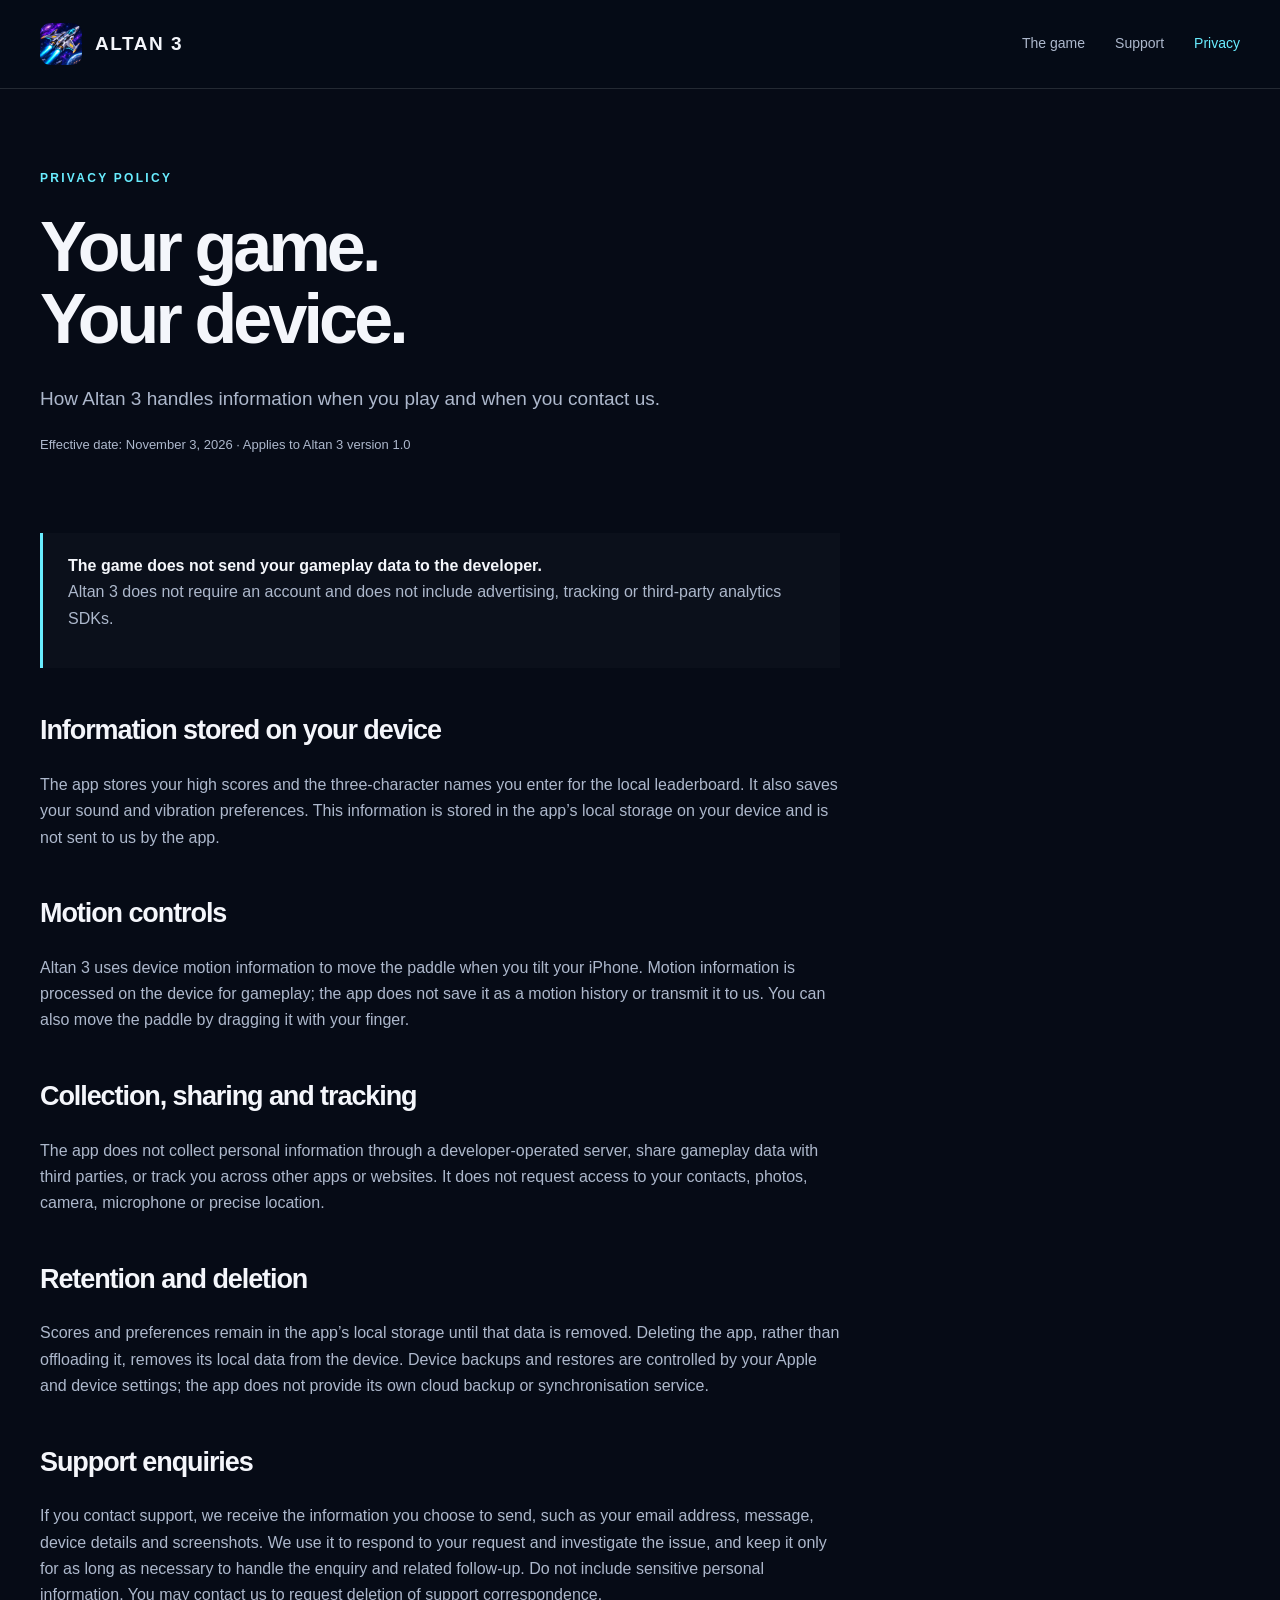
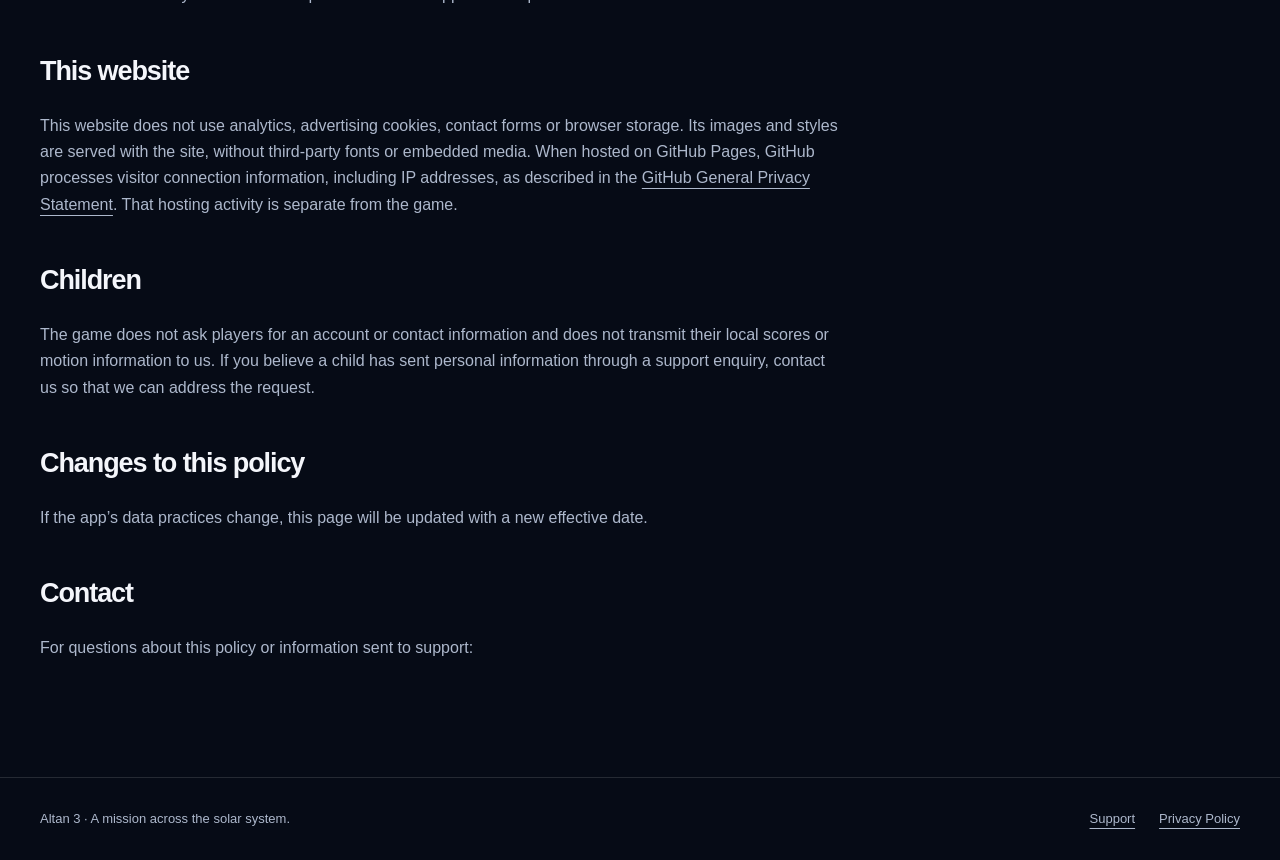
==== privacy.html @ 6a08ddf0 "Add files via upload" ====
<!doctype html>
<html lang="en"><head><meta charset="utf-8"><meta name="viewport" content="width=device-width, initial-scale=1"><meta name="theme-color" content="#060b16"><title>Altan 3 — Privacy Policy</title><meta name="description" content="Privacy information for Altan 3 version 1.0, including local scores, settings, motion controls and support enquiries."><meta property="og:title" content="Altan 3 — Privacy Policy"><meta property="og:description" content="Privacy information for Altan 3 version 1.0, including local scores, settings, motion controls and support enquiries."><meta property="og:type" content="website"><link rel="icon" href="assets/icon.png"><link rel="apple-touch-icon" href="assets/icon.png"><link rel="stylesheet" href="style.css"></head>
<body><a class="skip" href="#main">Skip to content</a><header><div class="wrap nav"><a class="brand" href="index.html"><img src="assets/icon.png" alt="" width="42" height="42">ALTAN 3</a><nav aria-label="Main navigation"><a href="index.html">The game</a><a href="support.html">Support</a><a href="privacy.html" aria-current="page">Privacy</a></nav></div></header><main id="main"><div class="wrap"><div class="page-title"><span class="eyebrow">Privacy Policy</span><h1>Your game.<br>Your device.</h1><p class="lead">How Altan 3 handles information when you play and when you contact us.</p><p class="meta">Effective date: November 3, 2026 · Applies to Altan 3 version 1.0</p></div><article class="content"><div class="notice"><strong>The game does not send your gameplay data to the developer.</strong><p>Altan 3 does not require an account and does not include advertising, tracking or third-party analytics SDKs.</p></div><h2>Information stored on your device</h2><p>The app stores your high scores and the three-character names you enter for the local leaderboard. It also saves your sound and vibration preferences. This information is stored in the app’s local storage on your device and is not sent to us by the app.</p><h2>Motion controls</h2><p>Altan 3 uses device motion information to move the paddle when you tilt your iPhone. Motion information is processed on the device for gameplay; the app does not save it as a motion history or transmit it to us. You can also move the paddle by dragging it with your finger.</p><h2>Collection, sharing and tracking</h2><p>The app does not collect personal information through a developer-operated server, share gameplay data with third parties, or track you across other apps or websites. It does not request access to your contacts, photos, camera, microphone or precise location.</p><h2>Retention and deletion</h2><p>Scores and preferences remain in the app’s local storage until that data is removed. Deleting the app, rather than offloading it, removes its local data from the device. Device backups and restores are controlled by your Apple and device settings; the app does not provide its own cloud backup or synchronisation service.</p><h2>Support enquiries</h2><p>If you contact support, we receive the information you choose to send, such as your email address, message, device details and screenshots. We use it to respond to your request and investigate the issue, and keep it only for as long as necessary to handle the enquiry and related follow-up. Do not include sensitive personal information. You may contact us to request deletion of support correspondence.</p><h2>This website</h2><p>This website does not use analytics, advertising cookies, contact forms or browser storage. Its images and styles are served with the site, without third-party fonts or embedded media. When hosted on GitHub Pages, GitHub processes visitor connection information, including IP addresses, as described in the <a href="https://docs.github.com/en/site-policy/privacy-policies/github-general-privacy-statement">GitHub General Privacy Statement</a>. That hosting activity is separate from the game.</p><h2>Children</h2><p>The game does not ask players for an account or contact information and does not transmit their local scores or motion information to us. If you believe a child has sent personal information through a support enquiry, contact us so that we can address the request.</p><h2>Changes to this policy</h2><p>If the app’s data practices change, this page will be updated with a new effective date.</p><h2>Contact</h2><p>For questions about this policy or information sent to support:</p><div class="contact-slot"></div></article></div></main><footer><div class="wrap footer-inner"><span>Altan 3 · A mission across the solar system.</span><div><a href="support.html">Support</a><a href="privacy.html">Privacy Policy</a></div></div></footer></body></html>
---- style.css ----
:root{color-scheme:dark;--bg:#060b16;--text:#f4f6fb;--muted:#adb8cc;--cyan:#69edff;--line:#ffffff20}*{box-sizing:border-box}html{scroll-behavior:smooth;scroll-padding-top:100px}body{margin:0;background:var(--bg);color:var(--text);font-family:-apple-system,BlinkMacSystemFont,"Segoe UI",sans-serif;line-height:1.65}a{color:inherit;text-underline-offset:5px}a:hover{color:var(--cyan)}a:focus-visible,summary:focus-visible{outline:3px solid var(--cyan);outline-offset:6px}.wrap{width:min(1200px,calc(100% - 64px));margin:auto}.skip{position:absolute;top:-100px;left:20px;background:var(--bg);padding:12px;z-index:10}.skip:focus{top:12px}header{border-bottom:1px solid var(--line);background:#060b16ed;position:relative;z-index:3}.nav{display:flex;align-items:center;justify-content:space-between;min-height:88px;gap:24px}.brand{display:flex;align-items:center;gap:13px;text-decoration:none;letter-spacing:.08em;font-weight:800;font-size:19px}.brand img{width:42px;height:42px;border-radius:10px}nav{display:flex;gap:30px;font-size:14px}nav a{text-decoration:none;color:var(--muted)}nav a[aria-current=page]{color:var(--cyan)}.hero{min-height:740px;display:grid;grid-template-columns:1.1fr 1fr;align-items:center;gap:40px;position:relative;padding:80px 0}.hero:before{content:"";position:absolute;inset:0 -32px;background:radial-gradient(ellipse at 80% 50%,#174b8035,transparent 60%);pointer-events:none}.eyebrow{text-transform:uppercase;letter-spacing:.19em;font-size:12px;font-weight:700;color:var(--cyan)}h1,h2,h3,p{margin-top:0}h1{font-size:clamp(48px,6.5vw,88px);line-height:1.02;letter-spacing:-.055em;font-weight:750;margin:22px 0 28px}h1 em{font-style:normal;color:var(--cyan)}.lead{color:var(--muted);font-size:19px;max-width:500px}.hero-copy{position:relative;z-index:1}.buttons{display:flex;flex-wrap:wrap;align-items:center;gap:24px;margin-top:34px}.button{display:inline-block;padding:13px 24px;border-radius:7px;background:var(--cyan);color:#04121b;font-weight:700;text-decoration:none;font-size:14px}.button:hover{background:#b5f7ff;color:#04121b}.text-link{font-size:14px}.hero-art{position:relative;margin:0;max-width:480px;justify-self:end}.hero-art img{display:block;width:100%;border-radius:24px;box-shadow:0 20px 100px #163f6555}.hero-art figcaption{color:var(--muted);font-size:11px;letter-spacing:.1em;text-align:right;margin-top:14px}.strip{display:flex;justify-content:space-between;gap:20px;padding:26px 0;border-top:1px solid var(--line);border-bottom:1px solid var(--line);color:var(--muted);font-size:13px;letter-spacing:.1em;text-transform:uppercase}.strip strong{color:var(--text);font-size:22px;letter-spacing:0;margin-right:8px}.section{padding:110px 0}h2{font-size:clamp(32px,4.5vw,54px);line-height:1.1;letter-spacing:-.04em;margin:16px 0 26px}.section-intro{max-width:620px;color:var(--muted);font-size:18px}.experience{display:grid;grid-template-columns:1fr 1.05fr;align-items:center;gap:110px}.phone-shot{margin:0;text-align:center}.phone-shot img{width:min(100%,330px);height:auto;border-radius:32px}.phone-shot figcaption{font-size:12px;color:var(--muted);margin-top:16px}.steps{margin-top:38px}.step{padding:22px 0;border-top:1px solid var(--line);display:grid;grid-template-columns:35px 1fr;gap:18px}.step span{font-size:12px;color:var(--cyan);padding-top:4px}.step h3{font-size:19px;margin-bottom:6px}.step p{font-size:15px;color:var(--muted);margin:0}.journey{background:linear-gradient(90deg,#060b16f5,#060b1630),url('assets/earth.jpg') center 62%/cover;min-height:480px;border:1px solid var(--line);border-radius:20px;display:flex;align-items:center;padding:70px}.journey div{max-width:530px}.journey p{color:#c1cddd}.endcap{padding:70px 0;display:flex;justify-content:space-between;align-items:center;gap:40px;border-top:1px solid var(--line)}.endcap h2{font-size:36px}footer{border-top:1px solid var(--line);padding:30px 0;color:var(--muted);font-size:13px}.footer-inner{display:flex;justify-content:space-between;gap:20px}.footer-inner div{display:flex;gap:24px}.page-title{padding:75px 0 40px;max-width:850px}.page-title h1{font-size:clamp(46px,6vw,70px)}.page-title .lead{max-width:700px}.content{max-width:800px;padding-bottom:100px}.content h2{font-size:27px;margin-top:48px}.content p,.content li{color:var(--muted)}.content strong{color:var(--text)}.notice{border-left:3px solid var(--cyan);padding:20px 25px;background:#ffffff05;margin:25px 0}.contact-panel{padding:28px;border:1px solid var(--line);border-radius:12px;margin:35px 0}.contact-panel h2{margin-top:0}.contact-panel p:last-child{margin-bottom:0}details{border-bottom:1px solid var(--line);padding:22px 0}summary{font-size:18px;font-weight:650;cursor:pointer}details p{margin:18px 0 0}.meta{font-size:13px;color:var(--muted)}@media(max-width:800px){.wrap{width:calc(100% - 40px)}.nav{min-height:76px;gap:15px}nav{gap:16px;font-size:13px}.brand{font-size:16px}.brand img{width:34px;height:34px}.hero{grid-template-columns:1fr;gap:44px;padding:55px 0}.hero-art{max-width:360px;justify-self:center}.hero .lead{font-size:17px}.strip{flex-wrap:wrap;justify-content:flex-start;gap:15px 30px;font-size:11px}.strip strong{font-size:19px}.section{padding:70px 0}.experience{grid-template-columns:1fr;gap:45px}.experience .phone-shot{order:2}.journey{padding:35px;min-height:460px}.endcap{display:block}.footer-inner{flex-direction:column}.page-title{padding-top:50px}}@media(prefers-reduced-motion:reduce){html{scroll-behavior:auto}}
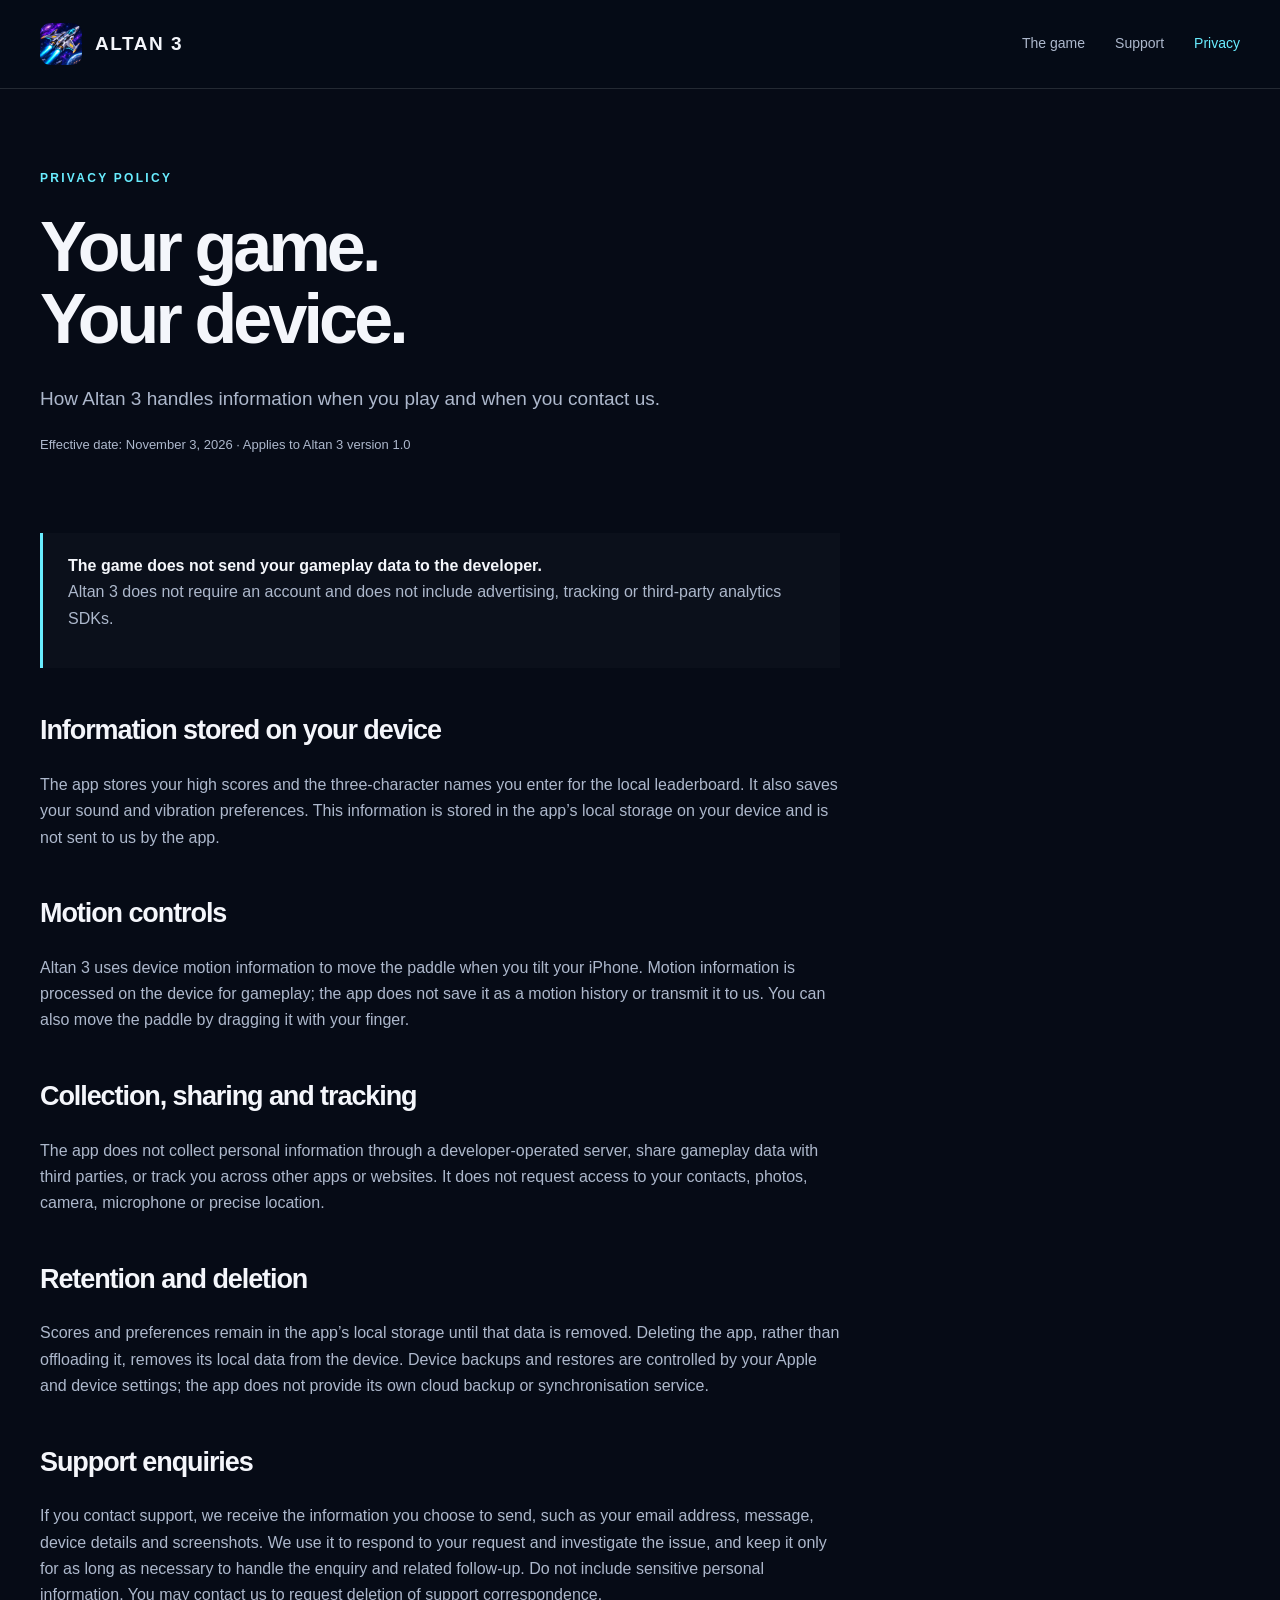
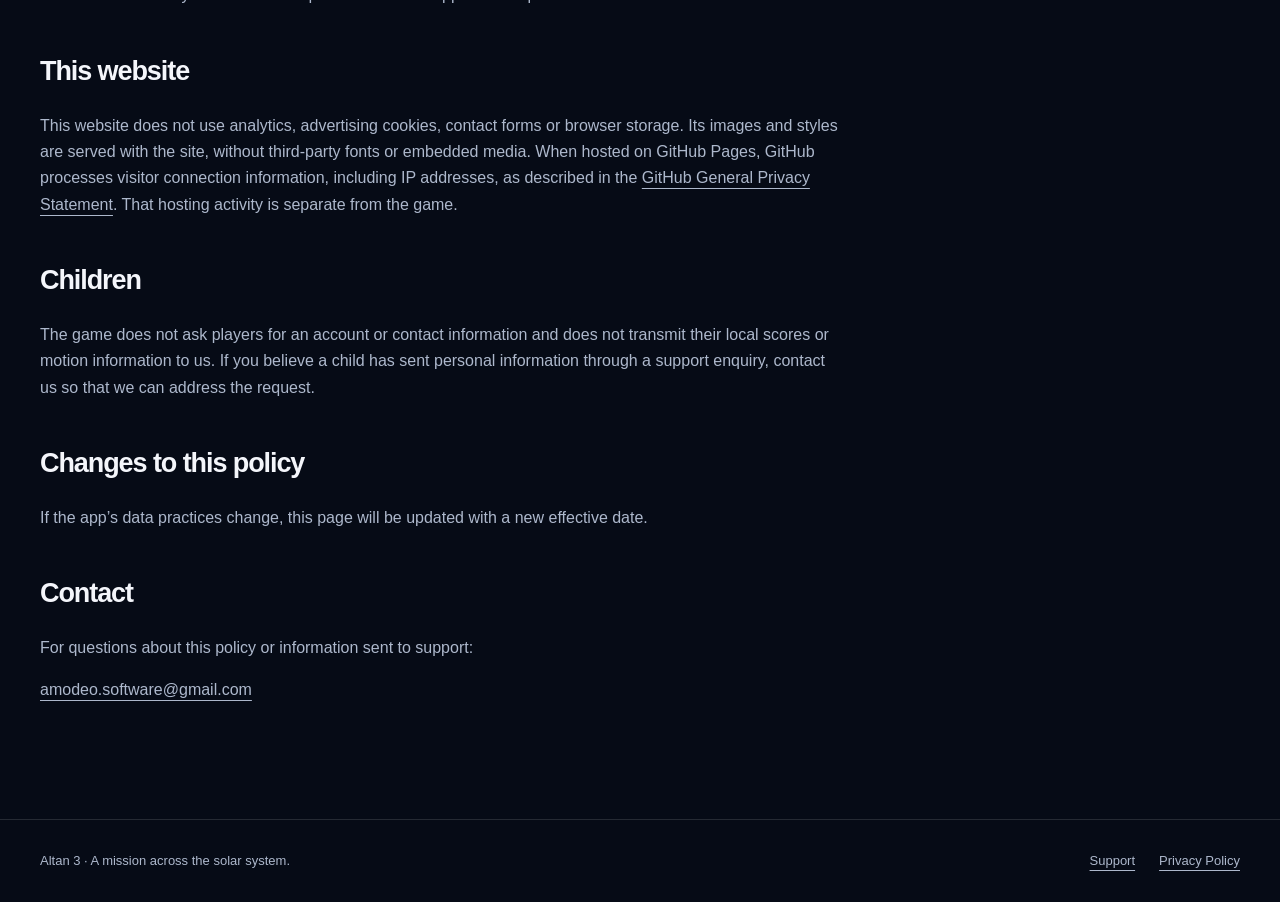
==== commit e25c2383: "Add files via upload" ====
--- a/privacy.html
+++ b/privacy.html
@@ -1,3 +1,3 @@
 <!doctype html>
 <html lang="en"><head><meta charset="utf-8"><meta name="viewport" content="width=device-width, initial-scale=1"><meta name="theme-color" content="#060b16"><title>Altan 3 — Privacy Policy</title><meta name="description" content="Privacy information for Altan 3 version 1.0, including local scores, settings, motion controls and support enquiries."><meta property="og:title" content="Altan 3 — Privacy Policy"><meta property="og:description" content="Privacy information for Altan 3 version 1.0, including local scores, settings, motion controls and support enquiries."><meta property="og:type" content="website"><link rel="icon" href="assets/icon.png"><link rel="apple-touch-icon" href="assets/icon.png"><link rel="stylesheet" href="style.css"></head>
-<body><a class="skip" href="#main">Skip to content</a><header><div class="wrap nav"><a class="brand" href="index.html"><img src="assets/icon.png" alt="" width="42" height="42">ALTAN 3</a><nav aria-label="Main navigation"><a href="index.html">The game</a><a href="support.html">Support</a><a href="privacy.html" aria-current="page">Privacy</a></nav></div></header><main id="main"><div class="wrap"><div class="page-title"><span class="eyebrow">Privacy Policy</span><h1>Your game.<br>Your device.</h1><p class="lead">How Altan 3 handles information when you play and when you contact us.</p><p class="meta">Effective date: November 3, 2026 · Applies to Altan 3 version 1.0</p></div><article class="content"><div class="notice"><strong>The game does not send your gameplay data to the developer.</strong><p>Altan 3 does not require an account and does not include advertising, tracking or third-party analytics SDKs.</p></div><h2>Information stored on your device</h2><p>The app stores your high scores and the three-character names you enter for the local leaderboard. It also saves your sound and vibration preferences. This information is stored in the app’s local storage on your device and is not sent to us by the app.</p><h2>Motion controls</h2><p>Altan 3 uses device motion information to move the paddle when you tilt your iPhone. Motion information is processed on the device for gameplay; the app does not save it as a motion history or transmit it to us. You can also move the paddle by dragging it with your finger.</p><h2>Collection, sharing and tracking</h2><p>The app does not collect personal information through a developer-operated server, share gameplay data with third parties, or track you across other apps or websites. It does not request access to your contacts, photos, camera, microphone or precise location.</p><h2>Retention and deletion</h2><p>Scores and preferences remain in the app’s local storage until that data is removed. Deleting the app, rather than offloading it, removes its local data from the device. Device backups and restores are controlled by your Apple and device settings; the app does not provide its own cloud backup or synchronisation service.</p><h2>Support enquiries</h2><p>If you contact support, we receive the information you choose to send, such as your email address, message, device details and screenshots. We use it to respond to your request and investigate the issue, and keep it only for as long as necessary to handle the enquiry and related follow-up. Do not include sensitive personal information. You may contact us to request deletion of support correspondence.</p><h2>This website</h2><p>This website does not use analytics, advertising cookies, contact forms or browser storage. Its images and styles are served with the site, without third-party fonts or embedded media. When hosted on GitHub Pages, GitHub processes visitor connection information, including IP addresses, as described in the <a href="https://docs.github.com/en/site-policy/privacy-policies/github-general-privacy-statement">GitHub General Privacy Statement</a>. That hosting activity is separate from the game.</p><h2>Children</h2><p>The game does not ask players for an account or contact information and does not transmit their local scores or motion information to us. If you believe a child has sent personal information through a support enquiry, contact us so that we can address the request.</p><h2>Changes to this policy</h2><p>If the app’s data practices change, this page will be updated with a new effective date.</p><h2>Contact</h2><p>For questions about this policy or information sent to support:</p><div class="contact-slot"></div></article></div></main><footer><div class="wrap footer-inner"><span>Altan 3 · A mission across the solar system.</span><div><a href="support.html">Support</a><a href="privacy.html">Privacy Policy</a></div></div></footer></body></html>+<body><a class="skip" href="#main">Skip to content</a><header><div class="wrap nav"><a class="brand" href="index.html"><img src="assets/icon.png" alt="" width="42" height="42">ALTAN 3</a><nav aria-label="Main navigation"><a href="index.html">The game</a><a href="support.html">Support</a><a href="privacy.html" aria-current="page">Privacy</a></nav></div></header><main id="main"><div class="wrap"><div class="page-title"><span class="eyebrow">Privacy Policy</span><h1>Your game.<br>Your device.</h1><p class="lead">How Altan 3 handles information when you play and when you contact us.</p><p class="meta">Effective date: November 3, 2026 · Applies to Altan 3 version 1.0</p></div><article class="content"><div class="notice"><strong>The game does not send your gameplay data to the developer.</strong><p>Altan 3 does not require an account and does not include advertising, tracking or third-party analytics SDKs.</p></div><h2>Information stored on your device</h2><p>The app stores your high scores and the three-character names you enter for the local leaderboard. It also saves your sound and vibration preferences. This information is stored in the app’s local storage on your device and is not sent to us by the app.</p><h2>Motion controls</h2><p>Altan 3 uses device motion information to move the paddle when you tilt your iPhone. Motion information is processed on the device for gameplay; the app does not save it as a motion history or transmit it to us. You can also move the paddle by dragging it with your finger.</p><h2>Collection, sharing and tracking</h2><p>The app does not collect personal information through a developer-operated server, share gameplay data with third parties, or track you across other apps or websites. It does not request access to your contacts, photos, camera, microphone or precise location.</p><h2>Retention and deletion</h2><p>Scores and preferences remain in the app’s local storage until that data is removed. Deleting the app, rather than offloading it, removes its local data from the device. Device backups and restores are controlled by your Apple and device settings; the app does not provide its own cloud backup or synchronisation service.</p><h2>Support enquiries</h2><p>If you contact support, we receive the information you choose to send, such as your email address, message, device details and screenshots. We use it to respond to your request and investigate the issue, and keep it only for as long as necessary to handle the enquiry and related follow-up. Do not include sensitive personal information. You may contact us to request deletion of support correspondence.</p><h2>This website</h2><p>This website does not use analytics, advertising cookies, contact forms or browser storage. Its images and styles are served with the site, without third-party fonts or embedded media. When hosted on GitHub Pages, GitHub processes visitor connection information, including IP addresses, as described in the <a href="https://docs.github.com/en/site-policy/privacy-policies/github-general-privacy-statement">GitHub General Privacy Statement</a>. That hosting activity is separate from the game.</p><h2>Children</h2><p>The game does not ask players for an account or contact information and does not transmit their local scores or motion information to us. If you believe a child has sent personal information through a support enquiry, contact us so that we can address the request.</p><h2>Changes to this policy</h2><p>If the app’s data practices change, this page will be updated with a new effective date.</p><h2>Contact</h2><p>For questions about this policy or information sent to support:</p><p><a href="mailto:amodeo.software@gmail.com?subject=Altan%203%20Privacy">amodeo.software@gmail.com</a></p></article></div></main><footer><div class="wrap footer-inner"><span>Altan 3 · A mission across the solar system.</span><div><a href="support.html">Support</a><a href="privacy.html">Privacy Policy</a></div></div></footer></body></html>
